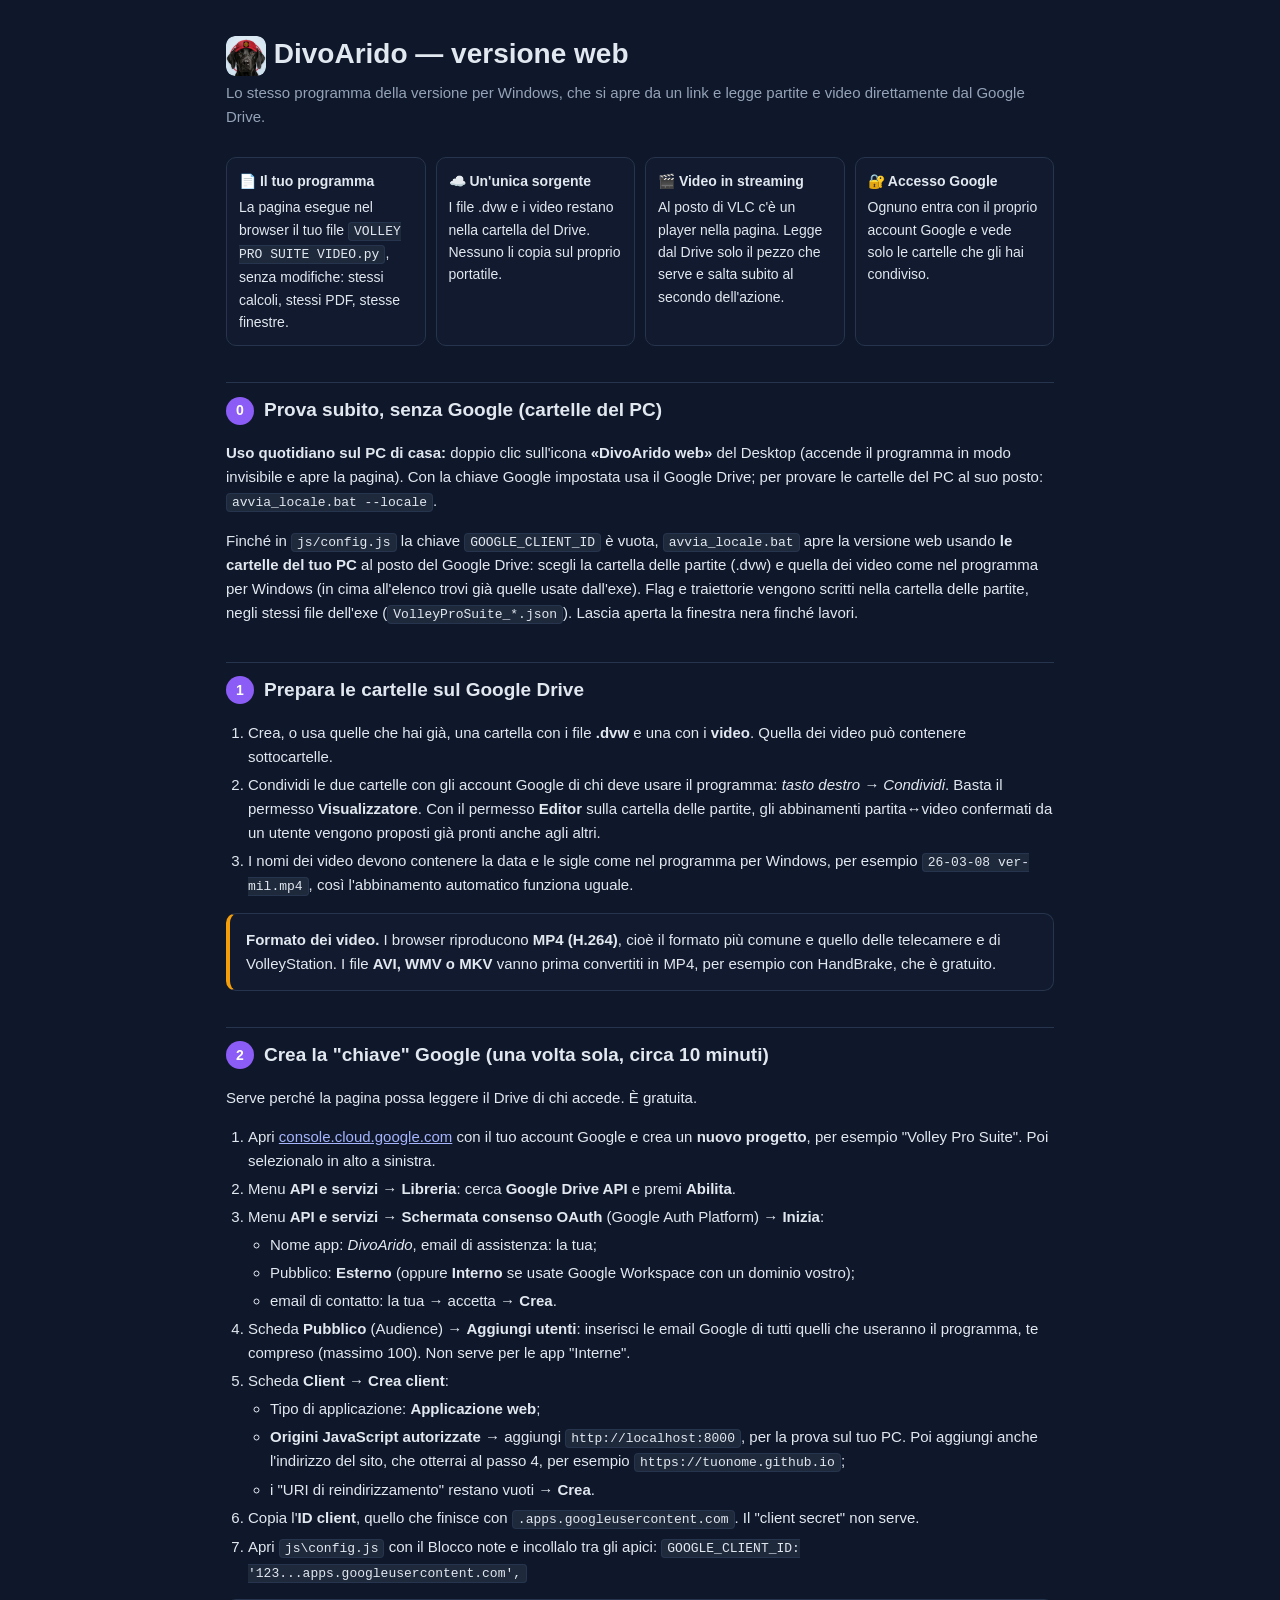
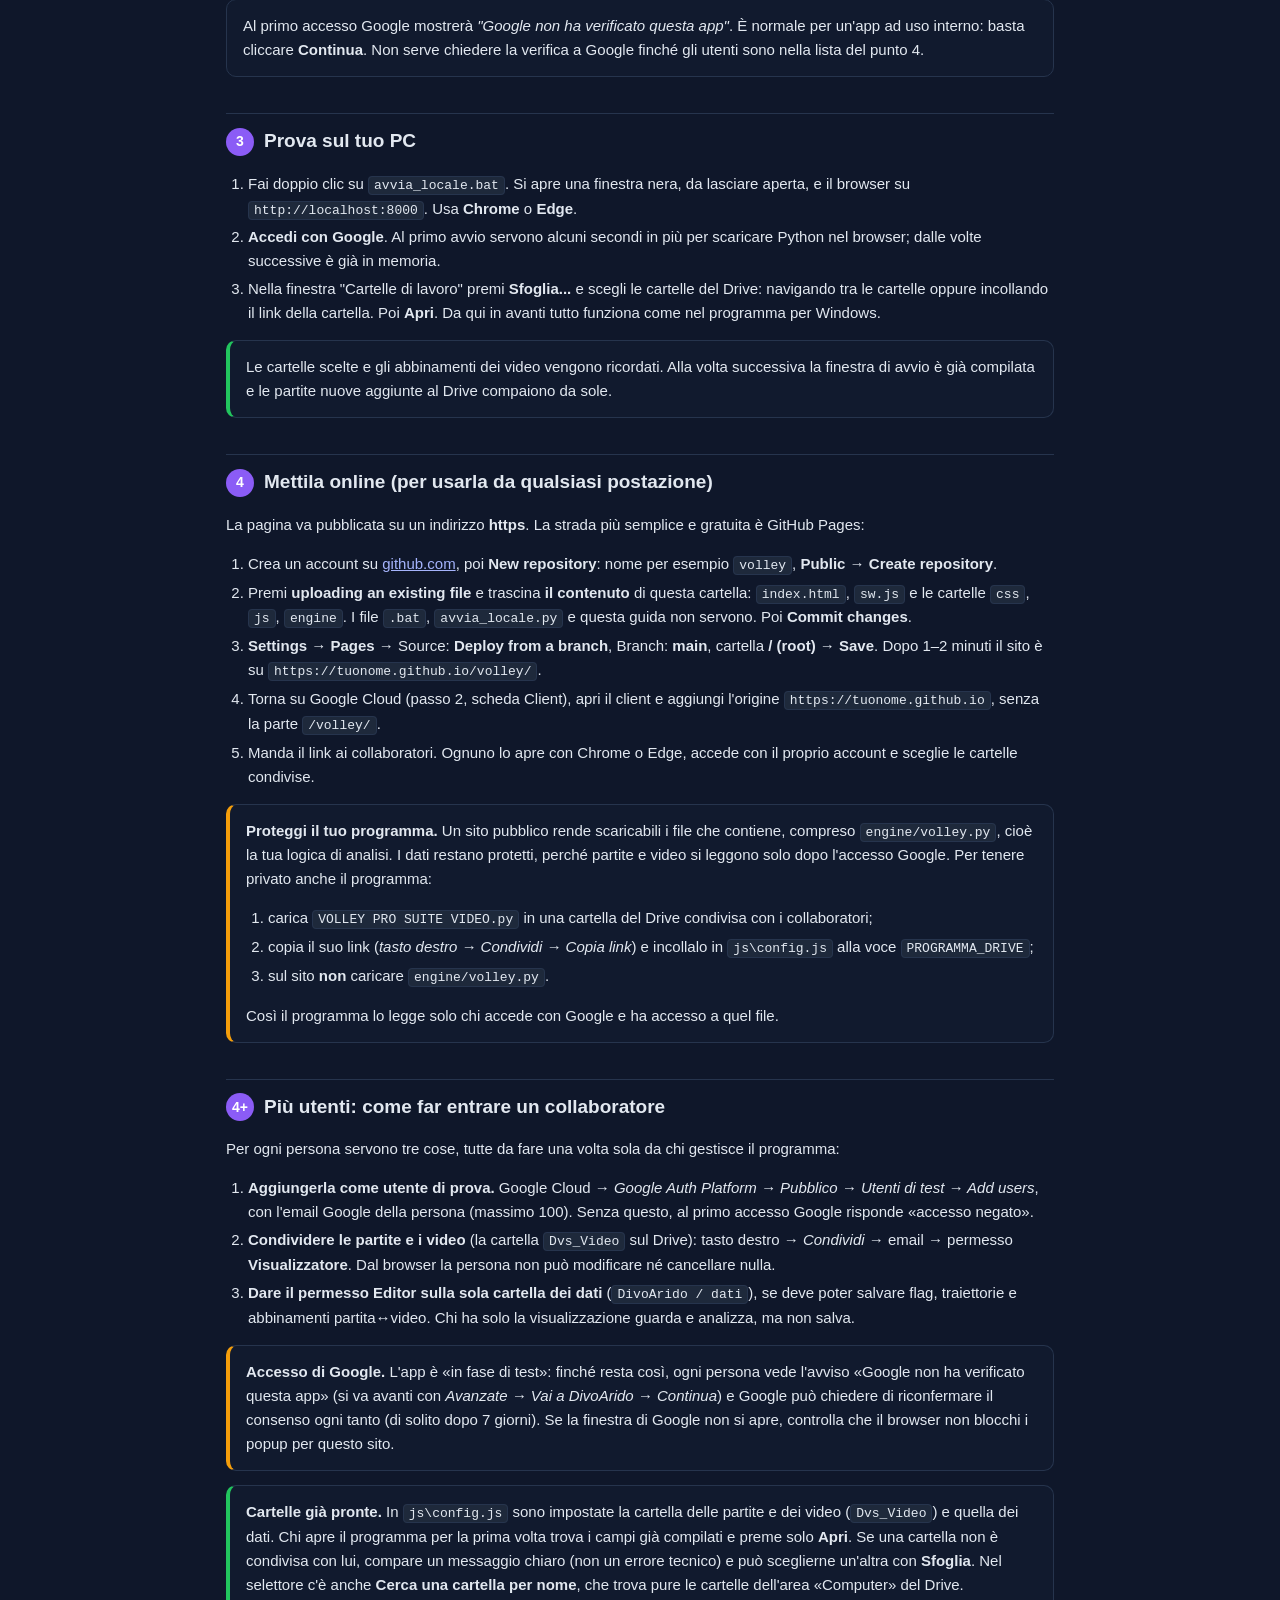
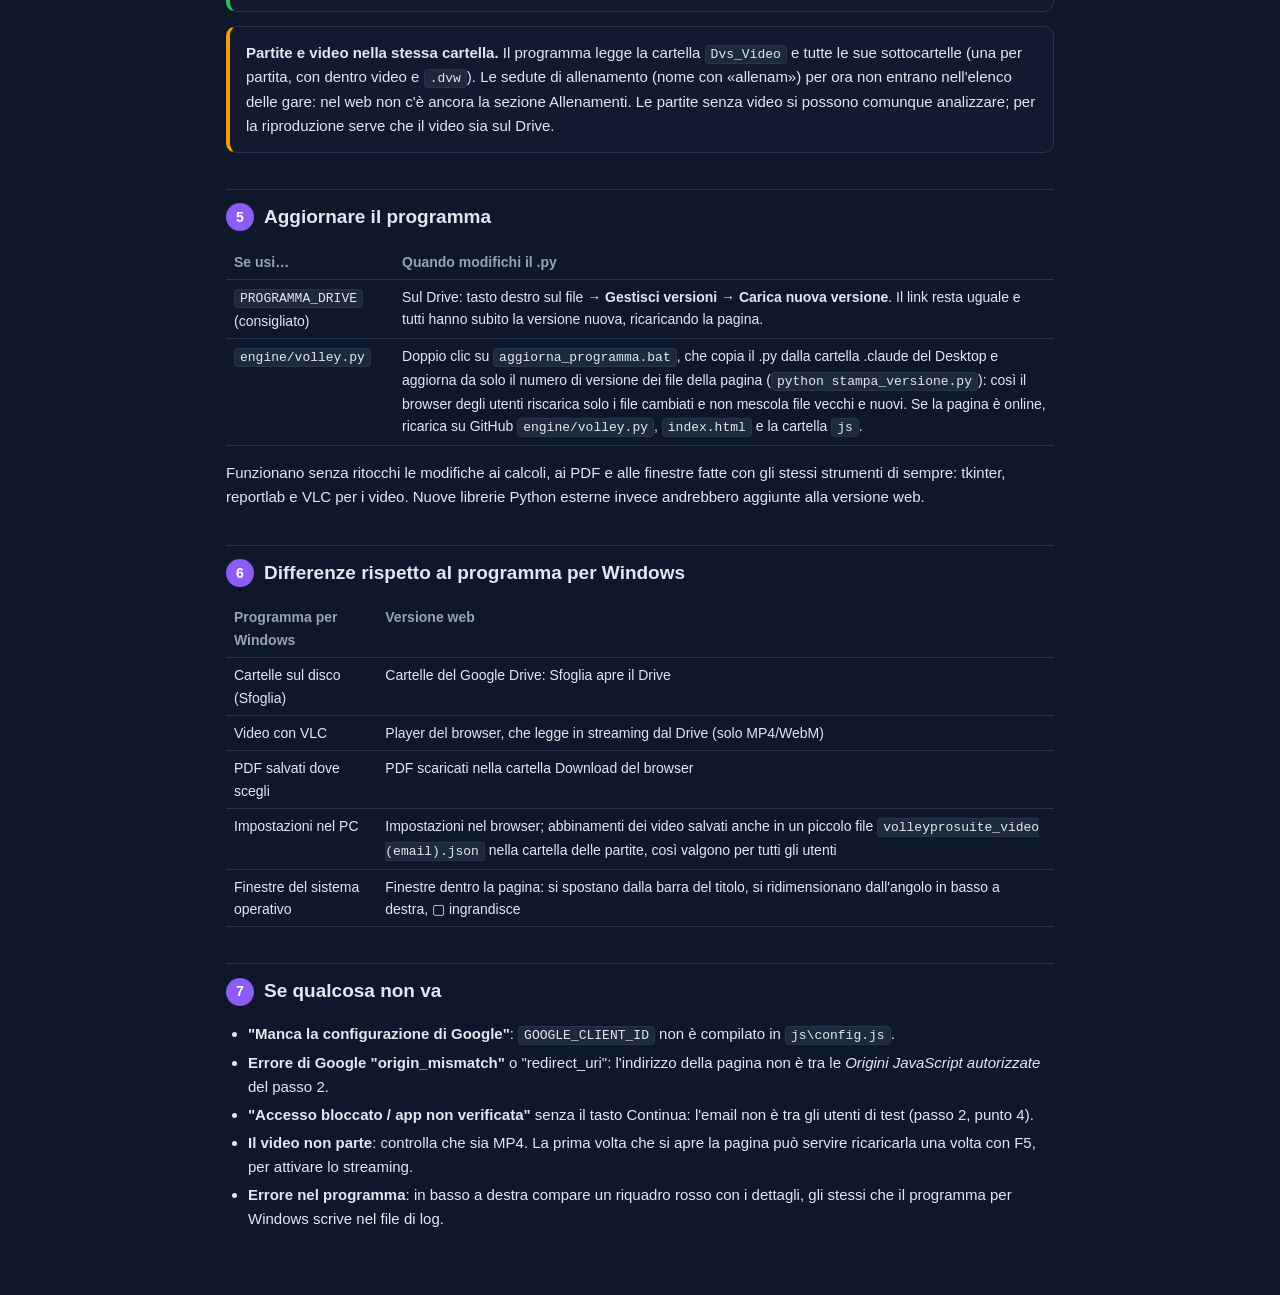
==== LEGGIMI.html @ 70cc7be0 "DivoArido web: prima pubblicazione (senza il programma) Co-Authored-By: Claude Sonnet 5.5 <noreply@a" ====
<!doctype html>
<html lang="it">
<head>
<meta charset="utf-8">
<meta name="viewport" content="width=device-width, initial-scale=1">
<title>DivoArido web — Guida</title>
<style>
  :root { --bg:#0f172a; --card:#111a2e; --bordo:#26344d; --testo:#e2e8f0; --tenue:#94a3b8; --acc:#8b5cf6; --ok:#22c55e; --att:#f59e0b; }
  * { box-sizing: border-box; }
  body { margin:0; background:var(--bg); color:var(--testo); font:15px/1.6 "Segoe UI", Helvetica, Arial, sans-serif; }
  main { max-width: 860px; margin: 0 auto; padding: 32px 16px 80px; }
  h1 { font-size: 28px; margin: 0 0 4px; }
  .sotto { color: var(--tenue); margin: 0 0 28px; }
  h2 { font-size: 19px; margin: 36px 0 12px; padding-top: 12px; border-top: 1px solid var(--bordo); display:flex; gap:10px; align-items:center; }
  h2 .n { background: var(--acc); color:#fff; border-radius: 50%; width: 28px; height: 28px; display:inline-grid; place-items:center; font-size: 14px; flex: 0 0 auto; }
  h3 { font-size: 15px; margin: 20px 0 6px; color: #c4b5fd; }
  ol, ul { padding-left: 22px; }
  li { margin: 4px 0; }
  code, kbd { background:#1e293b; border:1px solid var(--bordo); border-radius:4px; padding:1px 5px; font-family: Consolas, monospace; font-size: 13px; }
  .card { background: var(--card); border:1px solid var(--bordo); border-radius: 10px; padding: 14px 16px; margin: 14px 0; }
  .nota { border-left: 4px solid var(--att); }
  .ok { border-left: 4px solid var(--ok); }
  .schema { display:grid; grid-template-columns: repeat(auto-fit, minmax(190px, 1fr)); gap: 10px; margin: 14px 0; }
  .schema div { background: var(--card); border:1px solid var(--bordo); border-radius: 10px; padding: 12px; font-size: 14px; }
  .schema b { display:block; margin-bottom: 4px; }
  table { border-collapse: collapse; width: 100%; font-size: 14px; }
  td, th { border-bottom: 1px solid var(--bordo); padding: 6px 8px; text-align: left; vertical-align: top; }
  th { color: var(--tenue); font-weight: 600; }
  a { color: #a5b4fc; }
</style>
</head>
<body>
<main>
<h1><img src="img/logo_128.png" alt="" width="40" height="40" style="vertical-align:middle;border-radius:9px"> DivoArido — versione web</h1>
<p class="sotto">Lo stesso programma della versione per Windows, che si apre da un link e legge partite e video direttamente dal Google Drive.</p>

<div class="schema">
  <div><b>📄 Il tuo programma</b>La pagina esegue nel browser il tuo file <code>VOLLEY PRO SUITE VIDEO.py</code>, senza modifiche: stessi calcoli, stessi PDF, stesse finestre.</div>
  <div><b>☁️ Un'unica sorgente</b>I file .dvw e i video restano nella cartella del Drive. Nessuno li copia sul proprio portatile.</div>
  <div><b>🎬 Video in streaming</b>Al posto di VLC c'è un player nella pagina. Legge dal Drive solo il pezzo che serve e salta subito al secondo dell'azione.</div>
  <div><b>🔐 Accesso Google</b>Ognuno entra con il proprio account Google e vede solo le cartelle che gli hai condiviso.</div>
</div>

<h2><span class="n">0</span> Prova subito, senza Google (cartelle del PC)</h2>
<p><b>Uso quotidiano sul PC di casa:</b> doppio clic sull'icona <b>«DivoArido web»</b> del Desktop (accende il programma in modo invisibile e apre la pagina). Con la chiave Google impostata usa il Google Drive; per provare le cartelle del PC al suo posto: <code>avvia_locale.bat --locale</code>.</p>
<p>Finché in <code>js/config.js</code> la chiave <code>GOOGLE_CLIENT_ID</code> è vuota, <code>avvia_locale.bat</code> apre la versione web
usando <b>le cartelle del tuo PC</b> al posto del Google Drive: scegli la cartella delle partite (.dvw) e quella dei video come nel programma
per Windows (in cima all'elenco trovi già quelle usate dall'exe). Flag e traiettorie vengono scritti nella cartella delle partite, negli stessi file
dell'exe (<code>VolleyProSuite_*.json</code>). Lascia aperta la finestra nera finché lavori.</p>
<h2><span class="n">1</span> Prepara le cartelle sul Google Drive</h2>
<ol>
  <li>Crea, o usa quelle che hai già, una cartella con i file <b>.dvw</b> e una con i <b>video</b>. Quella dei video può contenere sottocartelle.</li>
  <li>Condividi le due cartelle con gli account Google di chi deve usare il programma: <i>tasto destro → Condividi</i>. Basta il permesso <b>Visualizzatore</b>. Con il permesso <b>Editor</b> sulla cartella delle partite, gli abbinamenti partita↔video confermati da un utente vengono proposti già pronti anche agli altri.</li>
  <li>I nomi dei video devono contenere la data e le sigle come nel programma per Windows, per esempio <code>26-03-08 ver-mil.mp4</code>, così l'abbinamento automatico funziona uguale.</li>
</ol>
<div class="card nota"><b>Formato dei video.</b> I browser riproducono <b>MP4 (H.264)</b>, cioè il formato più comune e quello delle telecamere e di VolleyStation. I file <b>AVI, WMV o MKV</b> vanno prima convertiti in MP4, per esempio con HandBrake, che è gratuito.</div>

<h2><span class="n">2</span> Crea la "chiave" Google (una volta sola, circa 10 minuti)</h2>
<p>Serve perché la pagina possa leggere il Drive di chi accede. È gratuita.</p>
<ol>
  <li>Apri <a href="https://console.cloud.google.com/projectcreate" target="_blank">console.cloud.google.com</a> con il tuo account Google e crea un <b>nuovo progetto</b>, per esempio "Volley Pro Suite". Poi selezionalo in alto a sinistra.</li>
  <li>Menu <b>API e servizi → Libreria</b>: cerca <b>Google Drive API</b> e premi <b>Abilita</b>.</li>
  <li>Menu <b>API e servizi → Schermata consenso OAuth</b> (Google Auth Platform) → <b>Inizia</b>:
    <ul>
      <li>Nome app: <i>DivoArido</i>, email di assistenza: la tua;</li>
      <li>Pubblico: <b>Esterno</b> (oppure <b>Interno</b> se usate Google Workspace con un dominio vostro);</li>
      <li>email di contatto: la tua → accetta → <b>Crea</b>.</li>
    </ul>
  </li>
  <li>Scheda <b>Pubblico</b> (Audience) → <b>Aggiungi utenti</b>: inserisci le email Google di tutti quelli che useranno il programma, te compreso (massimo 100). Non serve per le app "Interne".</li>
  <li>Scheda <b>Client</b> → <b>Crea client</b>:
    <ul>
      <li>Tipo di applicazione: <b>Applicazione web</b>;</li>
      <li><b>Origini JavaScript autorizzate</b> → aggiungi <code>http://localhost:8000</code>, per la prova sul tuo PC. Poi aggiungi anche l'indirizzo del sito, che otterrai al passo 4, per esempio <code>https://tuonome.github.io</code>;</li>
      <li>i "URI di reindirizzamento" restano vuoti → <b>Crea</b>.</li>
    </ul>
  </li>
  <li>Copia l'<b>ID client</b>, quello che finisce con <code>.apps.googleusercontent.com</code>. Il "client secret" non serve.</li>
  <li>Apri <code>js\config.js</code> con il Blocco note e incollalo tra gli apici: <code>GOOGLE_CLIENT_ID: '123...apps.googleusercontent.com',</code></li>
</ol>
<div class="card">Al primo accesso Google mostrerà <i>"Google non ha verificato questa app"</i>. È normale per un'app ad uso interno: basta cliccare <b>Continua</b>. Non serve chiedere la verifica a Google finché gli utenti sono nella lista del punto 4.</div>

<h2><span class="n">3</span> Prova sul tuo PC</h2>
<ol>
  <li>Fai doppio clic su <code>avvia_locale.bat</code>. Si apre una finestra nera, da lasciare aperta, e il browser su <code>http://localhost:8000</code>. Usa <b>Chrome</b> o <b>Edge</b>.</li>
  <li><b>Accedi con Google</b>. Al primo avvio servono alcuni secondi in più per scaricare Python nel browser; dalle volte successive è già in memoria.</li>
  <li>Nella finestra "Cartelle di lavoro" premi <b>Sfoglia...</b> e scegli le cartelle del Drive: navigando tra le cartelle oppure incollando il link della cartella. Poi <b>Apri</b>. Da qui in avanti tutto funziona come nel programma per Windows.</li>
</ol>
<div class="card ok">Le cartelle scelte e gli abbinamenti dei video vengono ricordati. Alla volta successiva la finestra di avvio è già compilata e le partite nuove aggiunte al Drive compaiono da sole.</div>

<h2><span class="n">4</span> Mettila online (per usarla da qualsiasi postazione)</h2>
<p>La pagina va pubblicata su un indirizzo <b>https</b>. La strada più semplice e gratuita è GitHub Pages:</p>
<ol>
  <li>Crea un account su <a href="https://github.com/signup" target="_blank">github.com</a>, poi <b>New repository</b>: nome per esempio <code>volley</code>, <b>Public</b> → <b>Create repository</b>.</li>
  <li>Premi <b>uploading an existing file</b> e trascina <b>il contenuto</b> di questa cartella: <code>index.html</code>, <code>sw.js</code> e le cartelle <code>css</code>, <code>js</code>, <code>engine</code>. I file <code>.bat</code>, <code>avvia_locale.py</code> e questa guida non servono. Poi <b>Commit changes</b>.</li>
  <li><b>Settings → Pages</b> → Source: <b>Deploy from a branch</b>, Branch: <b>main</b>, cartella <b>/ (root)</b> → <b>Save</b>. Dopo 1–2 minuti il sito è su <code>https://tuonome.github.io/volley/</code>.</li>
  <li>Torna su Google Cloud (passo 2, scheda Client), apri il client e aggiungi l'origine <code>https://tuonome.github.io</code>, senza la parte <code>/volley/</code>.</li>
  <li>Manda il link ai collaboratori. Ognuno lo apre con Chrome o Edge, accede con il proprio account e sceglie le cartelle condivise.</li>
</ol>
<div class="card nota"><b>Proteggi il tuo programma.</b> Un sito pubblico rende scaricabili i file che contiene, compreso <code>engine/volley.py</code>, cioè la tua logica di analisi. I dati restano protetti, perché partite e video si leggono solo dopo l'accesso Google. Per tenere privato anche il programma:
  <ol>
    <li>carica <code>VOLLEY PRO SUITE VIDEO.py</code> in una cartella del Drive condivisa con i collaboratori;</li>
    <li>copia il suo link (<i>tasto destro → Condividi → Copia link</i>) e incollalo in <code>js\config.js</code> alla voce <code>PROGRAMMA_DRIVE</code>;</li>
    <li>sul sito <b>non</b> caricare <code>engine/volley.py</code>.</li>
  </ol>
  Così il programma lo legge solo chi accede con Google e ha accesso a quel file.</div>

<h2><span class="n">4+</span> Più utenti: come far entrare un collaboratore</h2>
<p>Per ogni persona servono tre cose, tutte da fare una volta sola da chi gestisce il programma:</p>
<ol>
  <li><b>Aggiungerla come utente di prova.</b> Google Cloud → <i>Google Auth Platform → Pubblico → Utenti di test → Add users</i>, con l'email Google della persona (massimo 100). Senza questo, al primo accesso Google risponde «accesso negato».</li>
  <li><b>Condividere le partite e i video</b> (la cartella <code>Dvs_Video</code> sul Drive): tasto destro → <i>Condividi</i> → email → permesso <b>Visualizzatore</b>. Dal browser la persona non può modificare né cancellare nulla.</li>
  <li><b>Dare il permesso Editor sulla sola cartella dei dati</b> (<code>DivoArido / dati</code>), se deve poter salvare flag, traiettorie e abbinamenti partita↔video. Chi ha solo la visualizzazione guarda e analizza, ma non salva.</li>
</ol>
<div class="card nota"><b>Accesso di Google.</b> L'app è «in fase di test»: finché resta così, ogni persona vede l'avviso «Google non ha verificato questa app» (si va avanti con <i>Avanzate → Vai a DivoArido → Continua</i>) e Google può chiedere di riconfermare il consenso ogni tanto (di solito dopo 7 giorni). Se la finestra di Google non si apre, controlla che il browser non blocchi i popup per questo sito.</div>
<div class="card ok"><b>Cartelle già pronte.</b> In <code>js\config.js</code> sono impostate la cartella delle partite e dei video (<code>Dvs_Video</code>) e quella dei dati. Chi apre il programma per la prima volta trova i campi già compilati e preme solo <b>Apri</b>. Se una cartella non è condivisa con lui, compare un messaggio chiaro (non un errore tecnico) e può sceglierne un'altra con <b>Sfoglia</b>. Nel selettore c'è anche <b>Cerca una cartella per nome</b>, che trova pure le cartelle dell'area «Computer» del Drive.</div>
<div class="card nota"><b>Partite e video nella stessa cartella.</b> Il programma legge la cartella <code>Dvs_Video</code> e tutte le sue sottocartelle (una per partita, con dentro video e <code>.dvw</code>). Le sedute di allenamento (nome con «allenam») per ora non entrano nell'elenco delle gare: nel web non c'è ancora la sezione Allenamenti. Le partite senza video si possono comunque analizzare; per la riproduzione serve che il video sia sul Drive.</div>

<h2><span class="n">5</span> Aggiornare il programma</h2>
<table>
  <tr><th>Se usi…</th><th>Quando modifichi il .py</th></tr>
  <tr><td><code>PROGRAMMA_DRIVE</code> (consigliato)</td><td>Sul Drive: tasto destro sul file → <b>Gestisci versioni → Carica nuova versione</b>. Il link resta uguale e tutti hanno subito la versione nuova, ricaricando la pagina.</td></tr>
  <tr><td><code>engine/volley.py</code></td><td>Doppio clic su <code>aggiorna_programma.bat</code>, che copia il .py dalla cartella .claude del Desktop e aggiorna da solo il numero di versione dei file della pagina (<code>python stampa_versione.py</code>): così il browser degli utenti riscarica solo i file cambiati e non mescola file vecchi e nuovi. Se la pagina è online, ricarica su GitHub <code>engine/volley.py</code>, <code>index.html</code> e la cartella <code>js</code>.</td></tr>
</table>
<p>Funzionano senza ritocchi le modifiche ai calcoli, ai PDF e alle finestre fatte con gli stessi strumenti di sempre: tkinter, reportlab e VLC per i video. Nuove librerie Python esterne invece andrebbero aggiunte alla versione web.</p>

<h2><span class="n">6</span> Differenze rispetto al programma per Windows</h2>
<table>
  <tr><th>Programma per Windows</th><th>Versione web</th></tr>
  <tr><td>Cartelle sul disco (Sfoglia)</td><td>Cartelle del Google Drive: Sfoglia apre il Drive</td></tr>
  <tr><td>Video con VLC</td><td>Player del browser, che legge in streaming dal Drive (solo MP4/WebM)</td></tr>
  <tr><td>PDF salvati dove scegli</td><td>PDF scaricati nella cartella Download del browser</td></tr>
  <tr><td>Impostazioni nel PC</td><td>Impostazioni nel browser; abbinamenti dei video salvati anche in un piccolo file <code>volleyprosuite_video (email).json</code> nella cartella delle partite, così valgono per tutti gli utenti</td></tr>
  <tr><td>Finestre del sistema operativo</td><td>Finestre dentro la pagina: si spostano dalla barra del titolo, si ridimensionano dall'angolo in basso a destra, ▢ ingrandisce</td></tr>
</table>

<h2><span class="n">7</span> Se qualcosa non va</h2>
<ul>
  <li><b>"Manca la configurazione di Google"</b>: <code>GOOGLE_CLIENT_ID</code> non è compilato in <code>js\config.js</code>.</li>
  <li><b>Errore di Google "origin_mismatch"</b> o "redirect_uri": l'indirizzo della pagina non è tra le <i>Origini JavaScript autorizzate</i> del passo 2.</li>
  <li><b>"Accesso bloccato / app non verificata"</b> senza il tasto Continua: l'email non è tra gli utenti di test (passo 2, punto 4).</li>
  <li><b>Il video non parte</b>: controlla che sia MP4. La prima volta che si apre la pagina può servire ricaricarla una volta con F5, per attivare lo streaming.</li>
  <li><b>Errore nel programma</b>: in basso a destra compare un riquadro rosso con i dettagli, gli stessi che il programma per Windows scrive nel file di log.</li>
</ul>
</main>
</body>
</html>
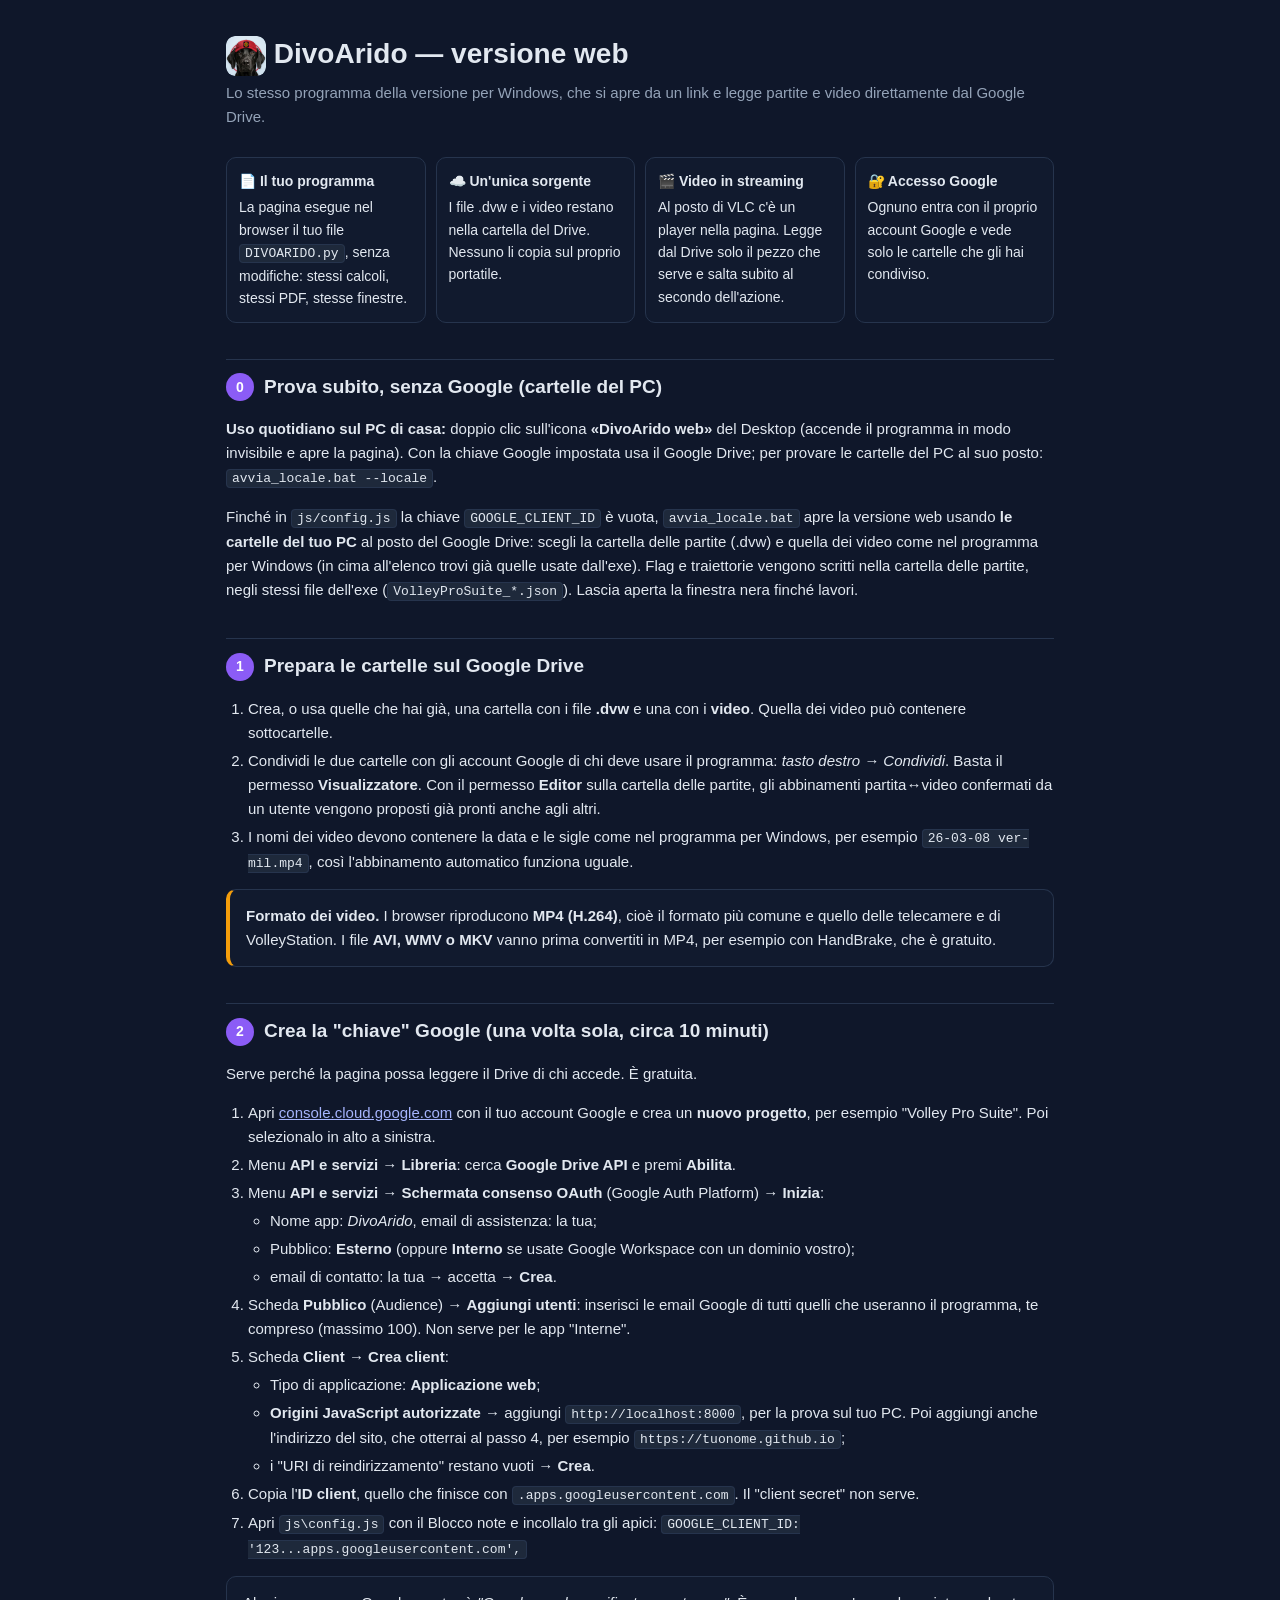
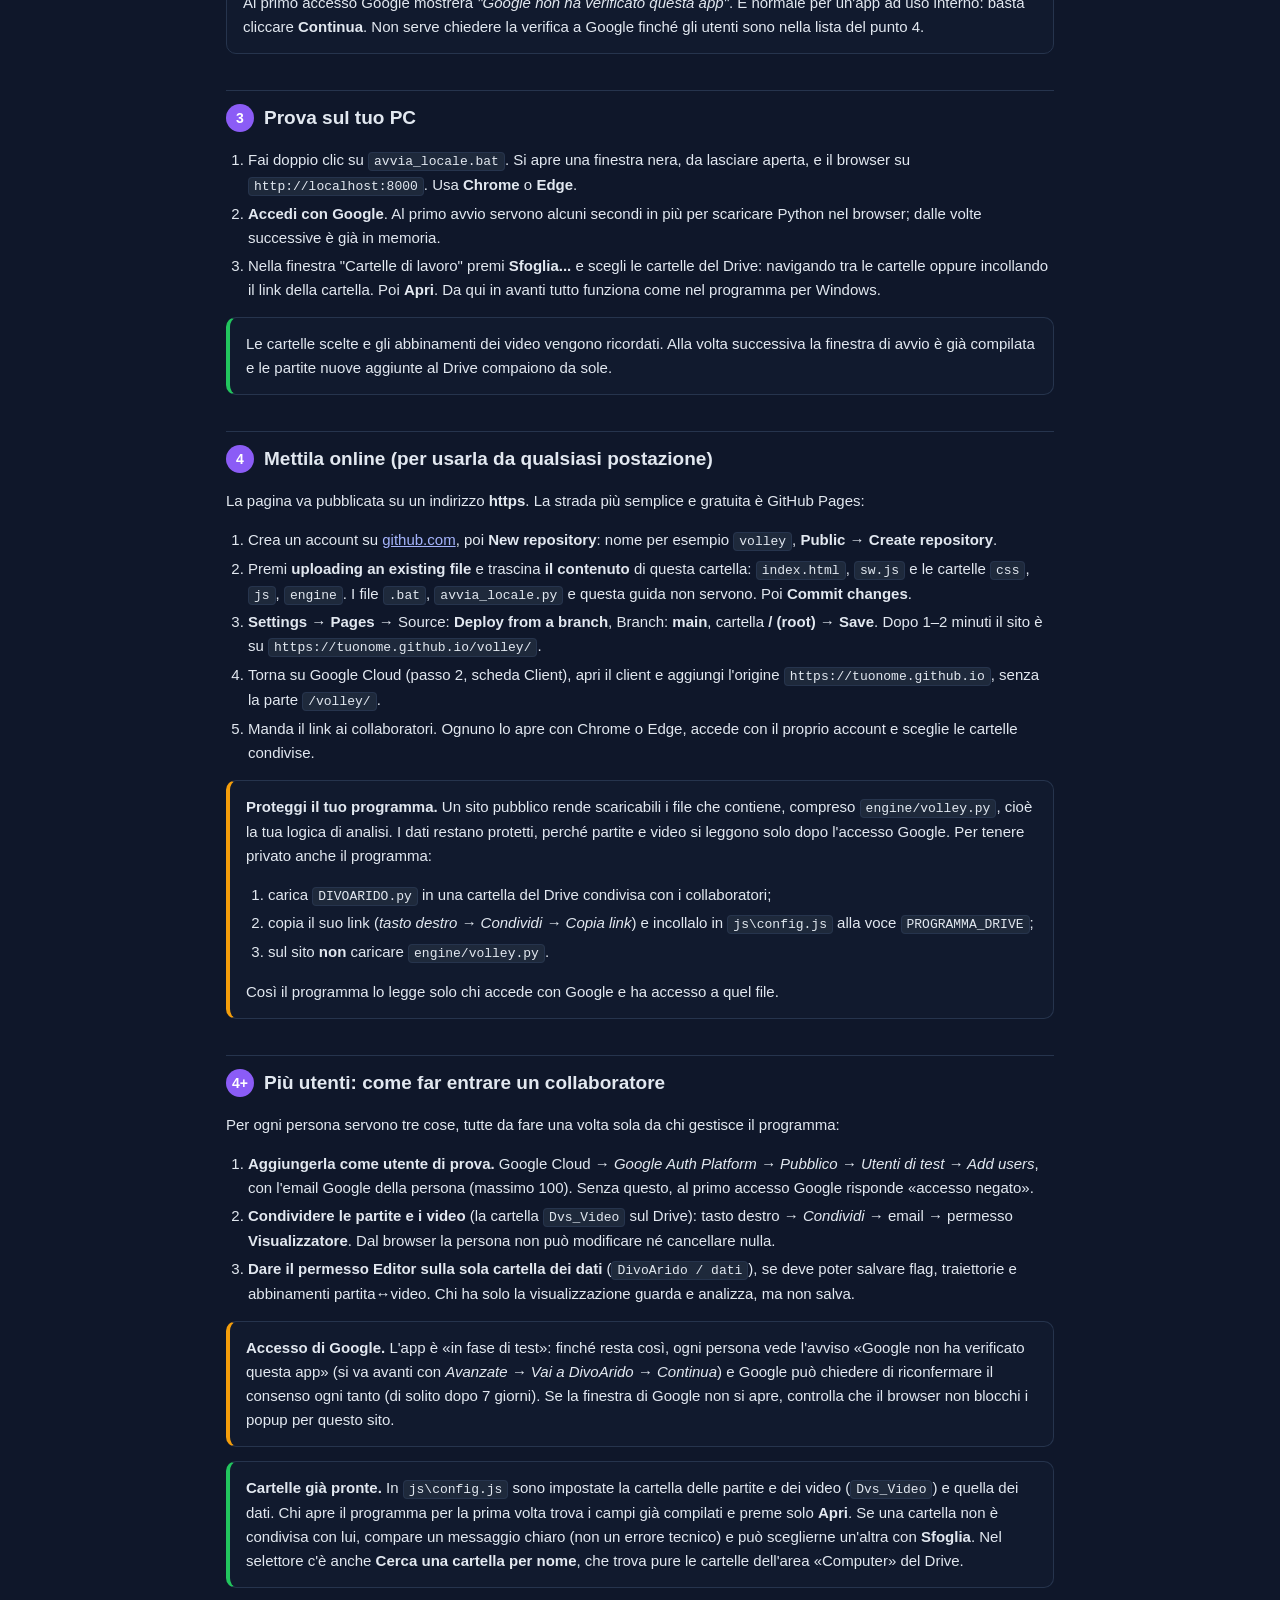
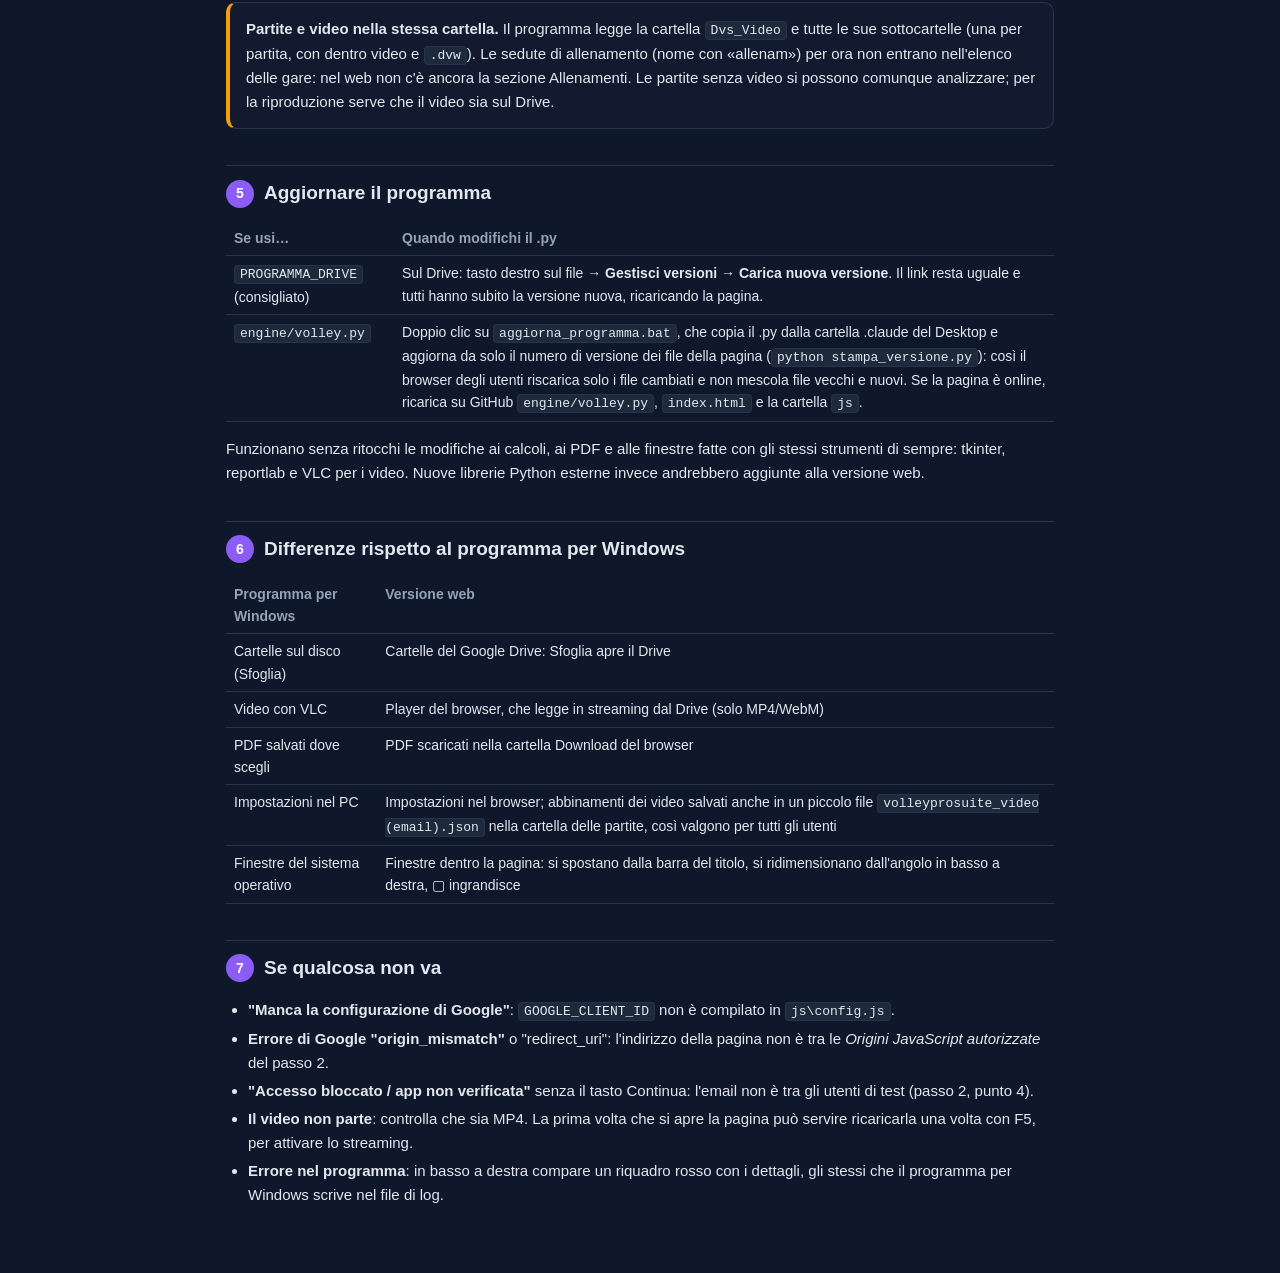
==== commit d13d5202: "Web 1.0.26-20261121-1211: rinomina definitiva (nomi dei dati DivoArido, compatibile con i vecchi nom" ====
--- a/LEGGIMI.html
+++ b/LEGGIMI.html
@@ -35,7 +35,7 @@
 <p class="sotto">Lo stesso programma della versione per Windows, che si apre da un link e legge partite e video direttamente dal Google Drive.</p>
 
 <div class="schema">
-  <div><b>📄 Il tuo programma</b>La pagina esegue nel browser il tuo file <code>VOLLEY PRO SUITE VIDEO.py</code>, senza modifiche: stessi calcoli, stessi PDF, stesse finestre.</div>
+  <div><b>📄 Il tuo programma</b>La pagina esegue nel browser il tuo file <code>DIVOARIDO.py</code>, senza modifiche: stessi calcoli, stessi PDF, stesse finestre.</div>
   <div><b>☁️ Un'unica sorgente</b>I file .dvw e i video restano nella cartella del Drive. Nessuno li copia sul proprio portatile.</div>
   <div><b>🎬 Video in streaming</b>Al posto di VLC c'è un player nella pagina. Legge dal Drive solo il pezzo che serve e salta subito al secondo dell'azione.</div>
   <div><b>🔐 Accesso Google</b>Ognuno entra con il proprio account Google e vede solo le cartelle che gli hai condiviso.</div>
@@ -99,7 +99,7 @@
 </ol>
 <div class="card nota"><b>Proteggi il tuo programma.</b> Un sito pubblico rende scaricabili i file che contiene, compreso <code>engine/volley.py</code>, cioè la tua logica di analisi. I dati restano protetti, perché partite e video si leggono solo dopo l'accesso Google. Per tenere privato anche il programma:
   <ol>
-    <li>carica <code>VOLLEY PRO SUITE VIDEO.py</code> in una cartella del Drive condivisa con i collaboratori;</li>
+    <li>carica <code>DIVOARIDO.py</code> in una cartella del Drive condivisa con i collaboratori;</li>
     <li>copia il suo link (<i>tasto destro → Condividi → Copia link</i>) e incollalo in <code>js\config.js</code> alla voce <code>PROGRAMMA_DRIVE</code>;</li>
     <li>sul sito <b>non</b> caricare <code>engine/volley.py</code>.</li>
   </ol>
